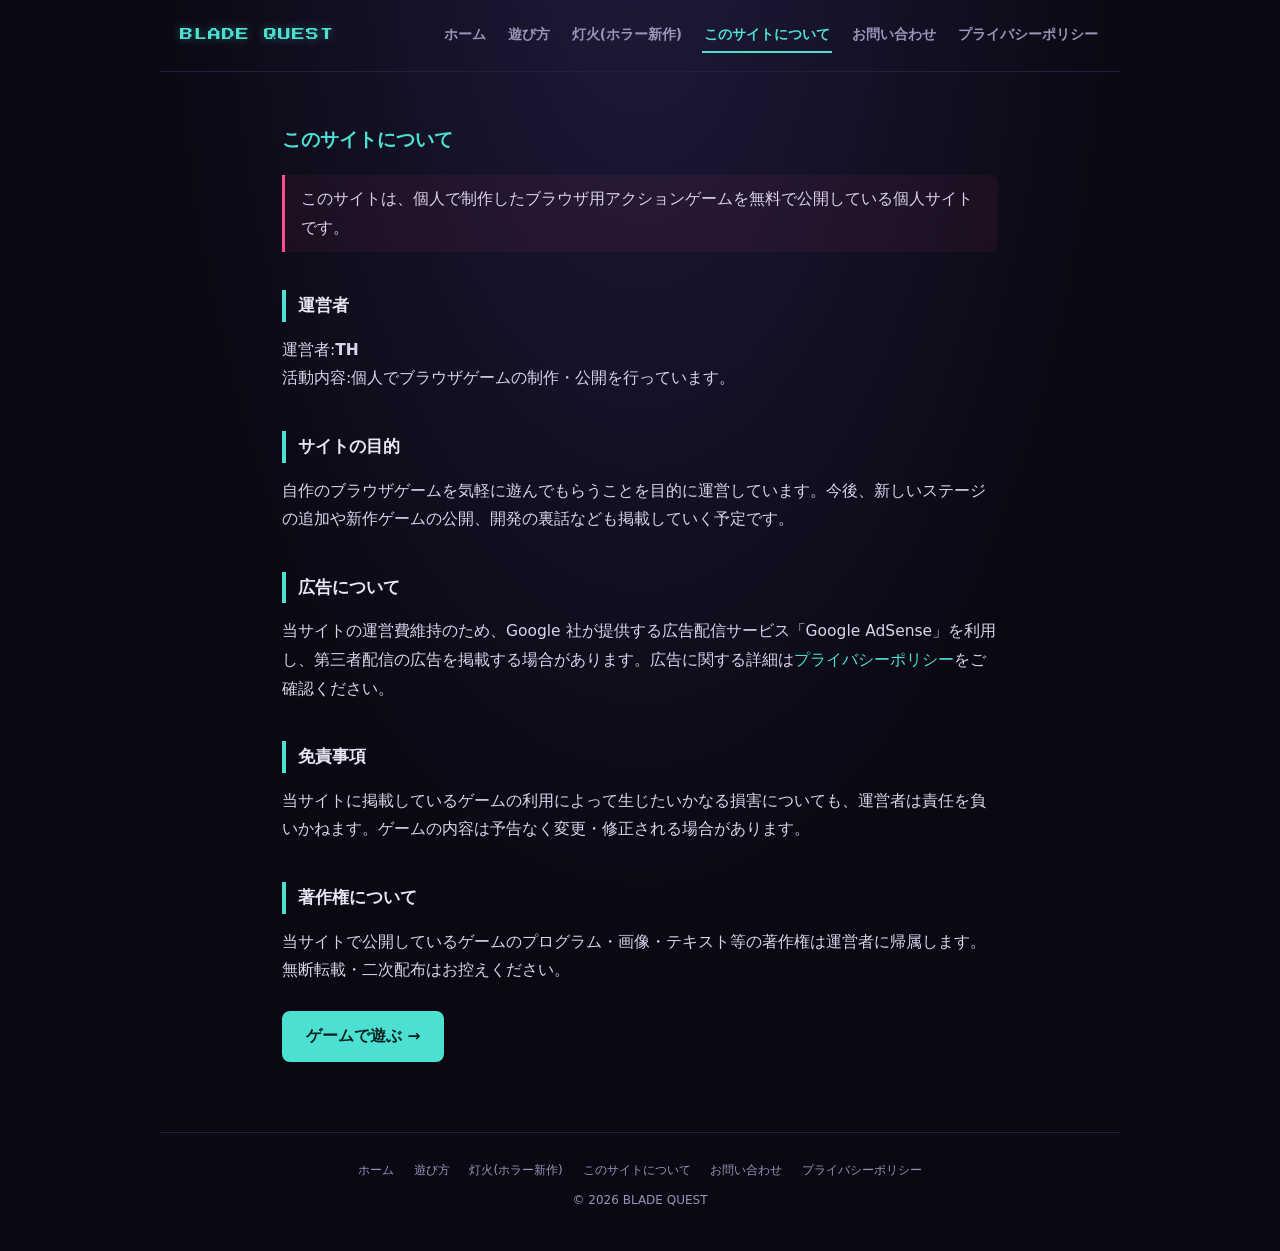
==== about.html @ 55de51d6 "Update about.html" ====
<!DOCTYPE html>
<html lang="ja">
<head>
  <script async src="https://pagead2.googlesyndication.com/pagead/js/adsbygoogle.js?client=ca-pub-4115378240812746"
     crossorigin="anonymous"></script>
<meta charset="UTF-8">
<meta name="viewport" content="width=device-width, initial-scale=1">
<title>このサイトについて | BLADE QUEST</title>
<meta name="description" content="ブラウザゲームを公開している個人サイトについての紹介ページです。">
<link rel="preconnect" href="https://fonts.googleapis.com">
<link rel="preconnect" href="https://fonts.gstatic.com" crossorigin>
<link href="https://fonts.googleapis.com/css2?family=Press+Start+2P&display=swap" rel="stylesheet">
<link rel="stylesheet" href="style.css">
</head>
<body>

<header class="site-header">
  <a class="site-title" href="index.html">BLADE QUEST</a>
  <nav class="site-nav">
    <a href="index.html">ホーム</a>
    <a href="play.html">遊び方</a>
    <a href="tomoshibi.html">灯火(ホラー新作)</a>
    <a href="about.html" class="active">このサイトについて</a>
    <a href="contact.html">お問い合わせ</a>
    <a href="privacy.html">プライバシーポリシー</a>
  </nav>
</header>

<main class="site-main">
  <h1>このサイトについて</h1>

  <p class="lead">
    このサイトは、個人で制作したブラウザ用アクションゲームを無料で公開している個人サイトです。

  </p>

  <h2>運営者</h2>
  <p>
    運営者:<b>TH</b><br>
    活動内容:個人でブラウザゲームの制作・公開を行っています。
  </p>

  <h2>サイトの目的</h2>
  <p>
    自作のブラウザゲームを気軽に遊んでもらうことを目的に運営しています。今後、新しいステージの追加や新作ゲームの公開、開発の裏話なども掲載していく予定です。
  </p>

  <h2>広告について</h2>
  <p>
    当サイトの運営費維持のため、Google 社が提供する広告配信サービス「Google AdSense」を利用し、第三者配信の広告を掲載する場合があります。広告に関する詳細は<a href="privacy.html">プライバシーポリシー</a>をご確認ください。
  </p>

  <h2>免責事項</h2>
  <p>
    当サイトに掲載しているゲームの利用によって生じたいかなる損害についても、運営者は責任を負いかねます。ゲームの内容は予告なく変更・修正される場合があります。
  </p>

  <h2>著作権について</h2>
  <p>
    当サイトで公開しているゲームのプログラム・画像・テキスト等の著作権は運営者に帰属します。無断転載・二次配布はお控えください。
  </p>

  <a class="btn-primary" href="index.html">ゲームで遊ぶ →</a>
</main>

<footer class="site-footer">
  <div class="footer-links">
    <a href="index.html">ホーム</a>
    <a href="play.html">遊び方</a>
    <a href="tomoshibi.html">灯火(ホラー新作)</a>
    <a href="about.html">このサイトについて</a>
    <a href="contact.html">お問い合わせ</a>
    <a href="privacy.html">プライバシーポリシー</a>
  </div>
  &copy; <span id="year"></span> BLADE QUEST
</footer>
<script>document.getElementById('year').textContent = new Date().getFullYear();</script>
</body>
</html>
---- style.css ----
/* ============================================================
   BLADE QUEST サイト共通スタイル
   ============================================================ */
:root{
  --bg:#0a0812;
  --panel:#161225;
  --panel2:#1c1830;
  --line:#241f3a;
  --cyan:#4ce0d2;
  --magenta:#ff4d8d;
  --gold:#ffd166;
  --text:#eae6f5;
  --sub:#9b93b8;
}
*{box-sizing:border-box;}
html,body{
  margin:0;padding:0;
  background:radial-gradient(ellipse at 50% -10%, #201a3a 0%, var(--bg) 55%);
  color:var(--text);
  font-family:system-ui,-apple-system,"Hiragino Kaku Gothic ProN","Yu Gothic",sans-serif;
  line-height:1.85;
  font-size:15.5px;
}
a{ color:var(--cyan); text-decoration:none; }
a:hover{ text-decoration:underline; }

.site-header{
  width:100%;max-width:960px;margin:0 auto;
  display:flex;align-items:center;justify-content:space-between;
  flex-wrap:wrap;gap:12px;
  padding:18px 20px;
  border-bottom:1px solid var(--line);
}
.site-title{
  font-family:'Press Start 2P', monospace;
  font-size:13px;color:var(--cyan);
  text-shadow:0 0 10px rgba(76,224,210,0.4);
  letter-spacing:1px;
}
.site-nav{ display:flex; gap:18px; flex-wrap:wrap; }
.site-nav a{
  font-size:13.5px;color:var(--sub);font-weight:600;
  padding:4px 2px;border-bottom:2px solid transparent;
}
.site-nav a:hover, .site-nav a.active{
  color:var(--cyan); text-decoration:none; border-bottom:2px solid var(--cyan);
}

.site-main{
  width:100%;max-width:760px;margin:0 auto;
  padding:36px 22px 70px;
}
.site-main h1{
  font-family:'Press Start 2P', monospace;
  font-size:19px;line-height:1.7;color:var(--cyan);
  margin-bottom:22px;
}
.site-main h2{
  font-size:17px;color:var(--text);
  border-left:4px solid var(--cyan);
  padding-left:12px;margin:38px 0 14px;
}
.site-main h3{
  font-size:15px;color:var(--gold);margin:22px 0 8px;
}
.site-main p{ margin:12px 0; color:#d8d4ea; }
.site-main ul, .site-main ol{ padding-left:22px; color:#d8d4ea; }
.site-main li{ margin:6px 0; }
.lead{
  font-size:15.5px;color:var(--sub);
  border-left:3px solid var(--magenta);
  padding:10px 16px;background:rgba(255,77,141,0.06);
  border-radius:0 8px 8px 0;
}
.card{
  background:var(--panel);
  border:1px solid var(--line);
  border-radius:12px;
  padding:20px 22px;
  margin:18px 0;
}
.card h3{ margin-top:0; }
.btn-primary{
  display:inline-block;
  background:var(--cyan);color:#04231f;font-weight:700;
  padding:11px 24px;border-radius:8px;
  margin-top:14px;
}
.btn-primary:hover{ text-decoration:none; filter:brightness(1.08); }
table.info-table{ width:100%;border-collapse:collapse;margin:14px 0; }
table.info-table th, table.info-table td{
  text-align:left;padding:10px 12px;border-bottom:1px solid var(--line);
  font-size:14px;
}
table.info-table th{ color:var(--gold);width:38%; }

.site-footer{
  width:100%;max-width:960px;margin:0 auto;
  text-align:center;color:var(--sub);font-size:12px;
  padding:26px 20px 40px;
  border-top:1px solid var(--line);
}
.site-footer a{ color:var(--sub); }
.site-footer a:hover{ color:var(--cyan); }
.footer-links{ margin-bottom:8px; }
.footer-links a{ margin:0 8px; }

.badge{
  display:inline-block;font-size:11px;color:var(--bg);
  background:var(--gold);padding:2px 8px;border-radius:20px;
  font-weight:700;margin-left:6px;vertical-align:middle;
}
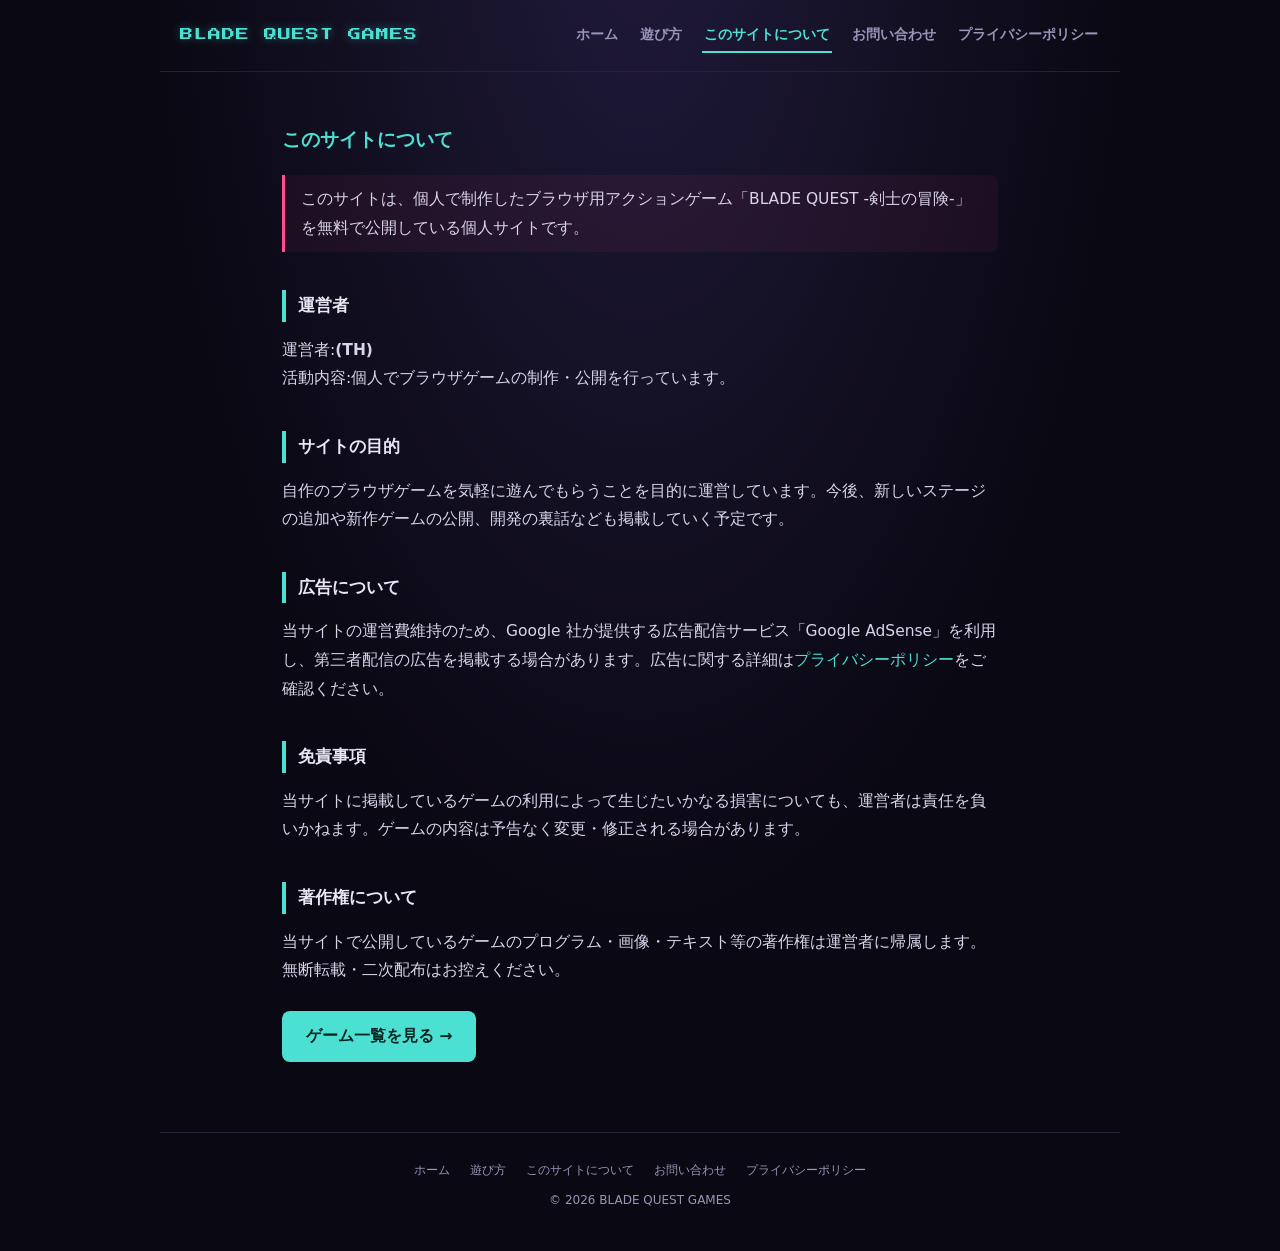
==== commit e4127979: "Add files via upload" ====
--- a/about.html
+++ b/about.html
@@ -6,7 +6,7 @@
 <meta charset="UTF-8">
 <meta name="viewport" content="width=device-width, initial-scale=1">
 <title>このサイトについて | BLADE QUEST</title>
-<meta name="description" content="ブラウザゲームを公開している個人サイトについての紹介ページです。">
+<meta name="description" content="ブラウザゲーム「BLADE QUEST」を公開している個人サイトについての紹介ページです。">
 <link rel="preconnect" href="https://fonts.googleapis.com">
 <link rel="preconnect" href="https://fonts.gstatic.com" crossorigin>
 <link href="https://fonts.googleapis.com/css2?family=Press+Start+2P&display=swap" rel="stylesheet">
@@ -15,11 +15,10 @@
 <body>
 
 <header class="site-header">
-  <a class="site-title" href="index.html">BLADE QUEST</a>
+  <a class="site-title" href="index.html">BLADE QUEST GAMES</a>
   <nav class="site-nav">
     <a href="index.html">ホーム</a>
     <a href="play.html">遊び方</a>
-    <a href="tomoshibi.html">灯火(ホラー新作)</a>
     <a href="about.html" class="active">このサイトについて</a>
     <a href="contact.html">お問い合わせ</a>
     <a href="privacy.html">プライバシーポリシー</a>
@@ -30,13 +29,13 @@
   <h1>このサイトについて</h1>
 
   <p class="lead">
-    このサイトは、個人で制作したブラウザ用アクションゲームを無料で公開している個人サイトです。
-
+    このサイトは、個人で制作したブラウザ用アクションゲーム「BLADE QUEST -剣士の冒険-」を無料で公開している個人サイトです。
+    <!-- ▼▼ ここは実際の運営者情報に書き換えてください ▼▼ -->
   </p>
 
   <h2>運営者</h2>
   <p>
-    運営者:<b>TH</b><br>
+    運営者:<b>(TH)</b><br>
     活動内容:個人でブラウザゲームの制作・公開を行っています。
   </p>
 
@@ -60,19 +59,18 @@
     当サイトで公開しているゲームのプログラム・画像・テキスト等の著作権は運営者に帰属します。無断転載・二次配布はお控えください。
   </p>
 
-  <a class="btn-primary" href="index.html">ゲームで遊ぶ →</a>
+  <a class="btn-primary" href="index.html">ゲーム一覧を見る →</a>
 </main>
 
 <footer class="site-footer">
   <div class="footer-links">
     <a href="index.html">ホーム</a>
     <a href="play.html">遊び方</a>
-    <a href="tomoshibi.html">灯火(ホラー新作)</a>
     <a href="about.html">このサイトについて</a>
     <a href="contact.html">お問い合わせ</a>
     <a href="privacy.html">プライバシーポリシー</a>
   </div>
-  &copy; <span id="year"></span> BLADE QUEST
+  &copy; <span id="year"></span> BLADE QUEST GAMES
 </footer>
 <script>document.getElementById('year').textContent = new Date().getFullYear();</script>
 </body>
--- a/style.css
+++ b/style.css
@@ -110,3 +110,66 @@
   background:var(--gold);padding:2px 8px;border-radius:20px;
   font-weight:700;margin-left:6px;vertical-align:middle;
 }
+
+.game-grid{
+  display:grid;
+  grid-template-columns:repeat(auto-fit,minmax(260px,1fr));
+  gap:22px;
+  margin:28px 0 10px;
+}
+.game-card{
+  display:block;
+  background:var(--panel);
+  border:1px solid var(--line);
+  border-radius:14px;
+  overflow:hidden;
+  text-decoration:none;
+  color:inherit;
+  transition:transform .15s ease, border-color .15s ease, box-shadow .15s ease;
+}
+.game-card:hover{
+  transform:translateY(-4px);
+  border-color:var(--cyan);
+  text-decoration:none;
+  box-shadow:0 10px 30px rgba(0,0,0,0.35);
+}
+.game-card .thumb{
+  height:130px;
+  display:flex;align-items:center;justify-content:center;
+  font-family:'Press Start 2P', monospace;
+  font-size:15px;
+  letter-spacing:1px;
+  position:relative;
+  overflow:hidden;
+}
+.game-card .thumb.bq{
+  background:radial-gradient(ellipse at 30% 20%, #1e4a30 0%, #12321f 60%, #0d2419 100%);
+  color:#4ce0d2;
+  text-shadow:0 0 10px rgba(76,224,210,0.6);
+}
+.game-card .thumb.tm{
+  background:radial-gradient(ellipse at 70% 70%, #241d18 0%, #100d16 55%, #050408 100%);
+  color:#e8d98a;
+  text-shadow:0 0 10px rgba(232,217,138,0.5);
+}
+.game-card .thumb .dot{
+  position:absolute;width:6px;height:6px;border-radius:50%;
+  background:currentColor;opacity:0.55;
+}
+.game-card .body{ padding:18px 20px 20px; }
+.game-card .tag{
+  display:inline-block;font-size:10px;color:var(--sub);
+  background:rgba(255,255,255,0.06);padding:3px 9px;border-radius:20px;
+  margin-bottom:10px;
+}
+.game-card h3{ margin:0 0 8px; color:var(--text); font-size:16px; }
+.game-card p{ margin:0; color:var(--sub); font-size:13.5px; line-height:1.75; }
+.game-card .play-link{
+  display:inline-block;margin-top:14px;color:var(--cyan);font-size:13px;font-weight:600;
+}
+.more-soon{
+  border:1px dashed var(--line);border-radius:14px;
+  display:flex;align-items:center;justify-content:center;
+  color:var(--sub);font-size:13px;min-height:130px;
+  text-align:center;padding:20px;
+}
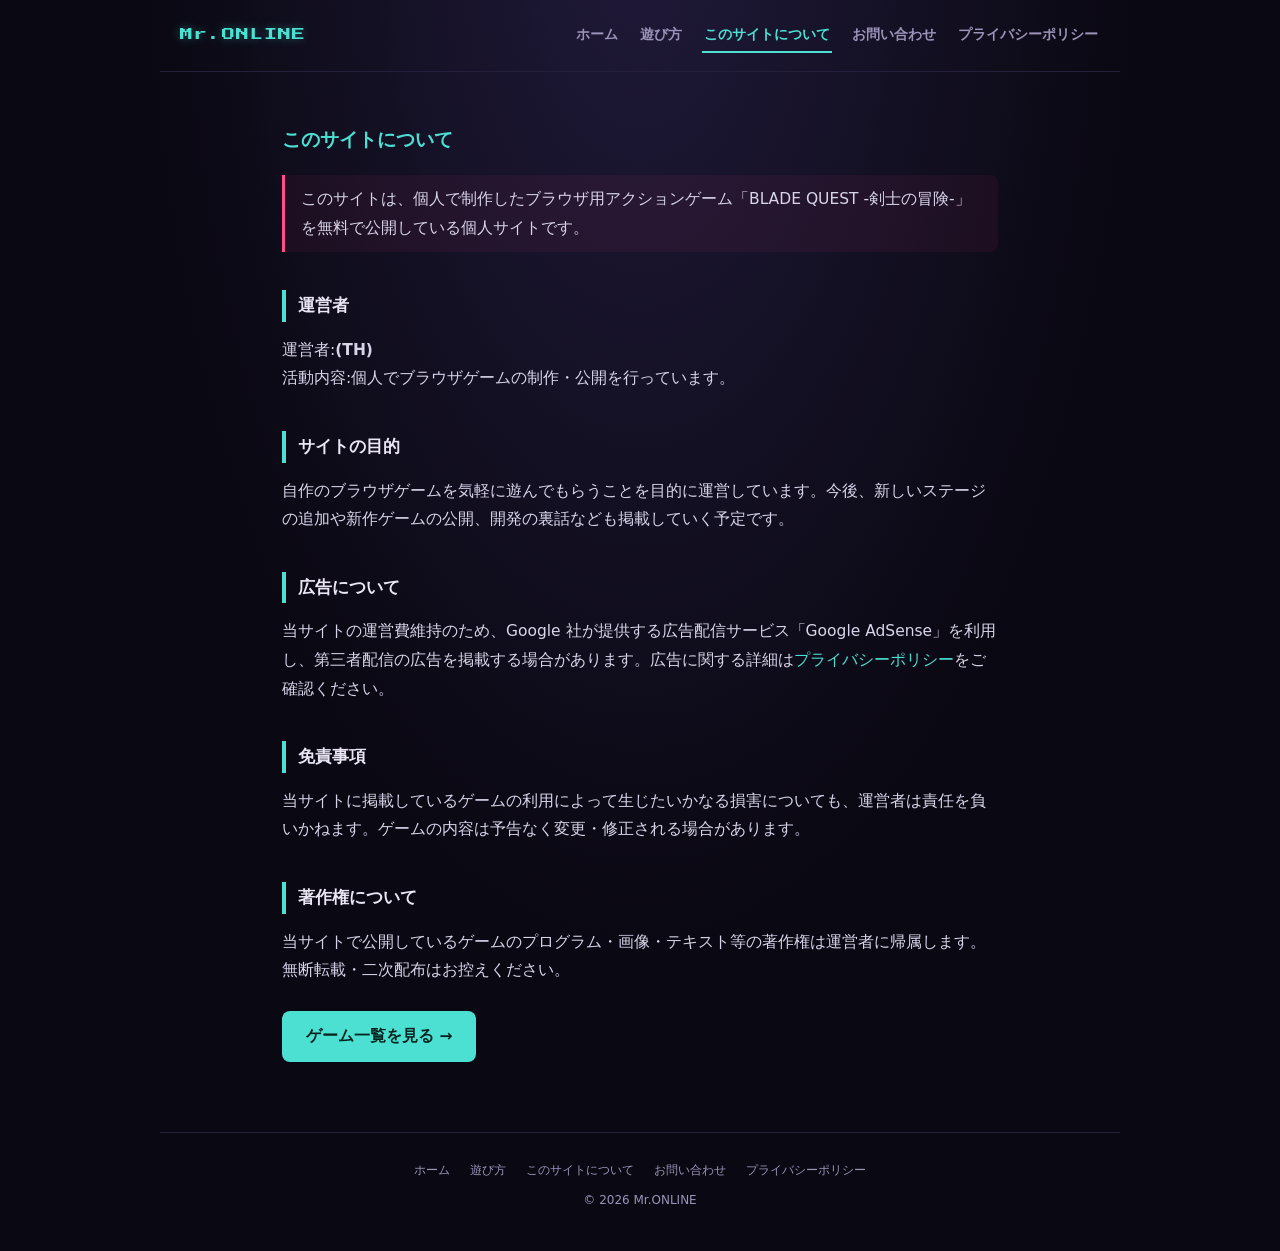
==== commit c14a17cb: "Add files via upload" ====
--- a/about.html
+++ b/about.html
@@ -5,7 +5,7 @@
      crossorigin="anonymous"></script>
 <meta charset="UTF-8">
 <meta name="viewport" content="width=device-width, initial-scale=1">
-<title>このサイトについて | BLADE QUEST</title>
+<title>このサイトについて | Mr.ONLINE</title>
 <meta name="description" content="ブラウザゲーム「BLADE QUEST」を公開している個人サイトについての紹介ページです。">
 <link rel="preconnect" href="https://fonts.googleapis.com">
 <link rel="preconnect" href="https://fonts.gstatic.com" crossorigin>
@@ -15,7 +15,7 @@
 <body>
 
 <header class="site-header">
-  <a class="site-title" href="index.html">BLADE QUEST GAMES</a>
+  <a class="site-title" href="index.html">Mr.ONLINE</a>
   <nav class="site-nav">
     <a href="index.html">ホーム</a>
     <a href="play.html">遊び方</a>
@@ -70,7 +70,7 @@
     <a href="contact.html">お問い合わせ</a>
     <a href="privacy.html">プライバシーポリシー</a>
   </div>
-  &copy; <span id="year"></span> BLADE QUEST GAMES
+  &copy; <span id="year"></span> Mr.ONLINE
 </footer>
 <script>document.getElementById('year').textContent = new Date().getFullYear();</script>
 </body>
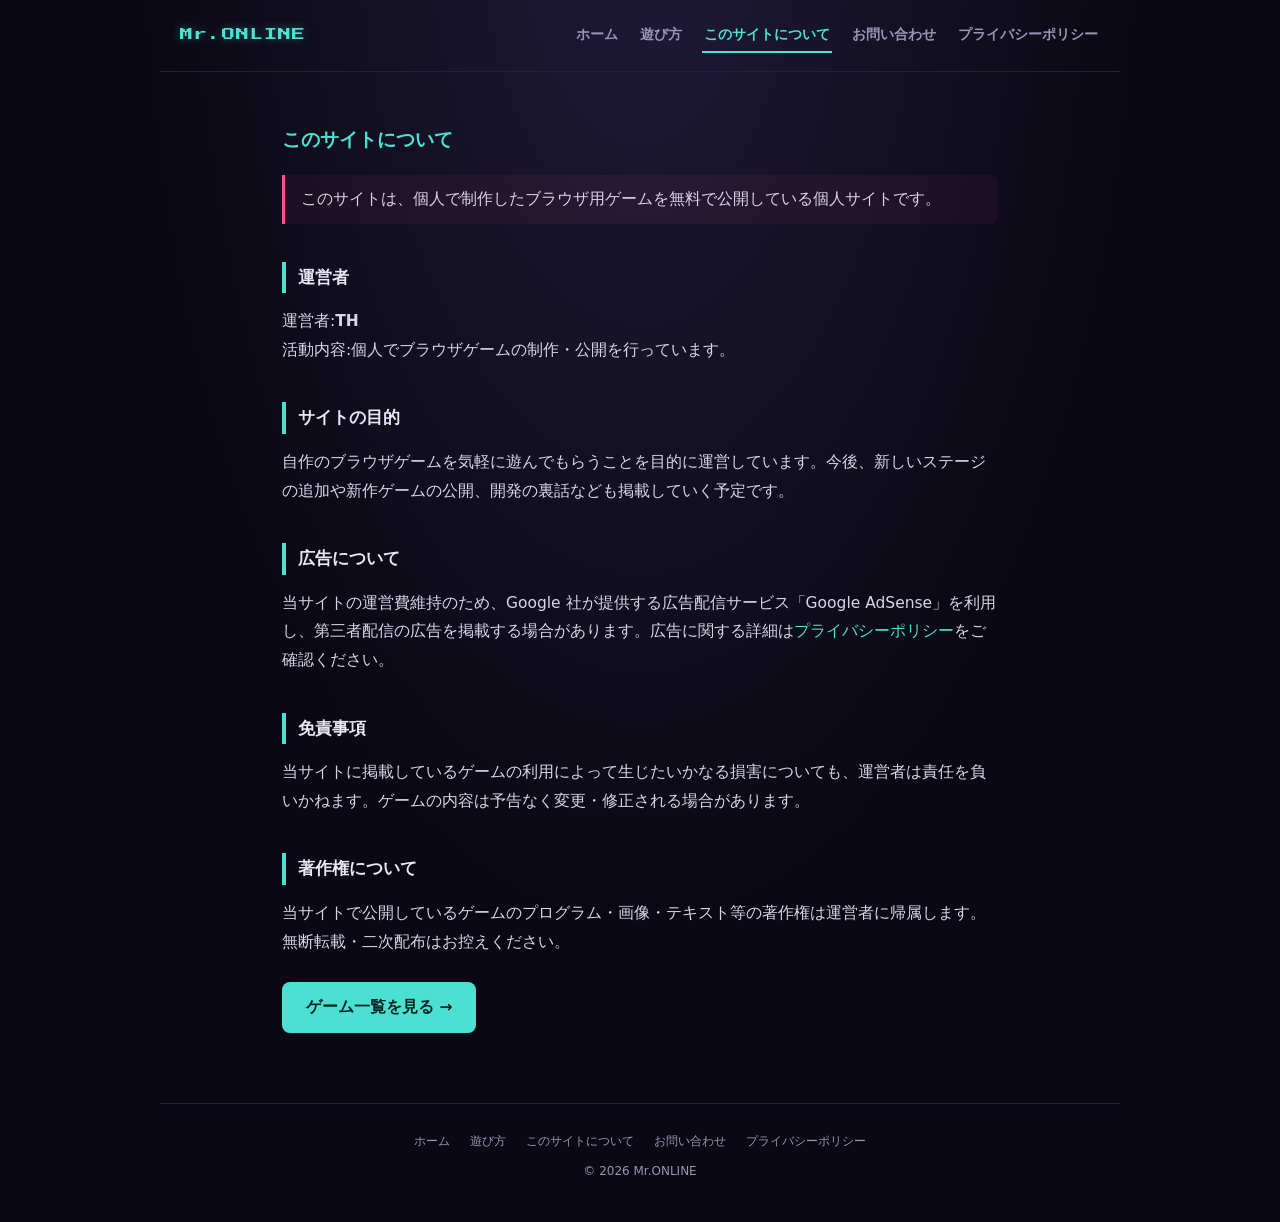
==== commit 93f3756b: "Update about.html" ====
--- a/about.html
+++ b/about.html
@@ -6,7 +6,7 @@
 <meta charset="UTF-8">
 <meta name="viewport" content="width=device-width, initial-scale=1">
 <title>このサイトについて | Mr.ONLINE</title>
-<meta name="description" content="ブラウザゲーム「BLADE QUEST」を公開している個人サイトについての紹介ページです。">
+<meta name="description" content="ブラウザゲームを公開している個人サイトについての紹介ページです。">
 <link rel="preconnect" href="https://fonts.googleapis.com">
 <link rel="preconnect" href="https://fonts.gstatic.com" crossorigin>
 <link href="https://fonts.googleapis.com/css2?family=Press+Start+2P&display=swap" rel="stylesheet">
@@ -29,13 +29,13 @@
   <h1>このサイトについて</h1>
 
   <p class="lead">
-    このサイトは、個人で制作したブラウザ用アクションゲーム「BLADE QUEST -剣士の冒険-」を無料で公開している個人サイトです。
-    <!-- ▼▼ ここは実際の運営者情報に書き換えてください ▼▼ -->
+    このサイトは、個人で制作したブラウザ用ゲームを無料で公開している個人サイトです。
+
   </p>
 
   <h2>運営者</h2>
   <p>
-    運営者:<b>(TH)</b><br>
+    運営者:<b>TH</b><br>
     活動内容:個人でブラウザゲームの制作・公開を行っています。
   </p>
 
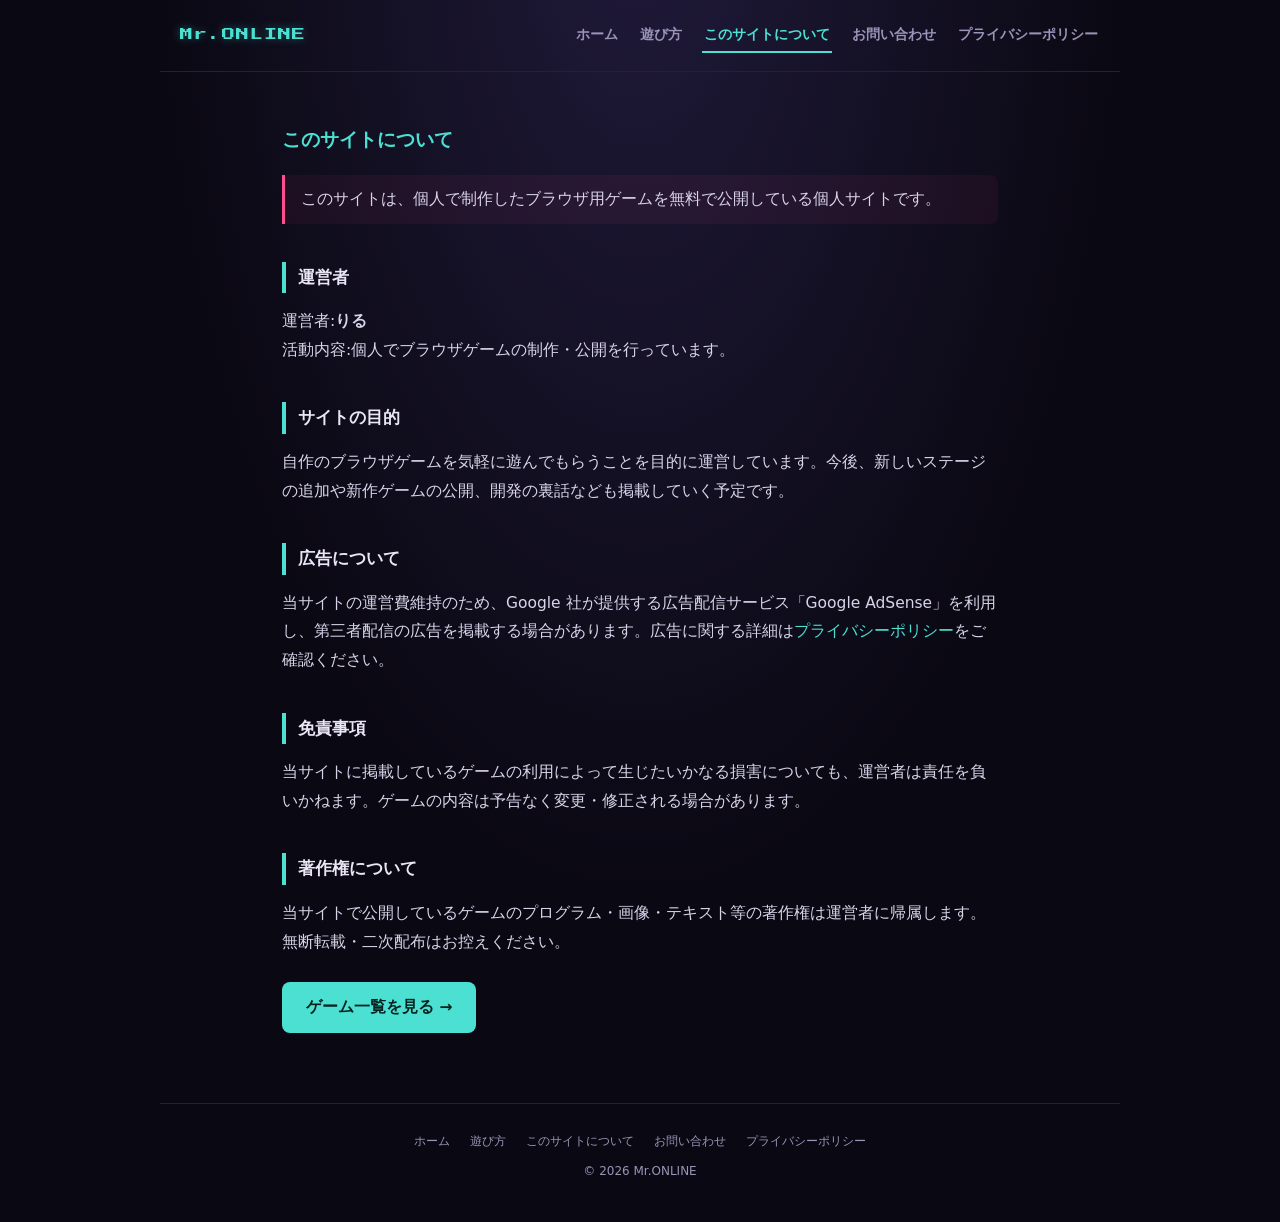
==== commit 352bcaba: "Update about.html" ====
--- a/about.html
+++ b/about.html
@@ -35,7 +35,7 @@
 
   <h2>運営者</h2>
   <p>
-    運営者:<b>TH</b><br>
+    運営者:<b>りる</b><br>
     活動内容:個人でブラウザゲームの制作・公開を行っています。
   </p>
 
--- a/style.css
+++ b/style.css
@@ -152,6 +152,16 @@
   color:#e8d98a;
   text-shadow:0 0 10px rgba(232,217,138,0.5);
 }
+.game-card .thumb.ct{
+  background:radial-gradient(ellipse at 40% 30%, #3a2a1a 0%, #241708 60%, #150d05 100%);
+  color:#ff9d4d;
+  text-shadow:0 0 10px rgba(255,157,77,0.5);
+}
+.game-card .thumb.ns{
+  background:radial-gradient(ellipse at 60% 40%, #2a1216 0%, #170a0c 60%, #0a0506 100%);
+  color:#c94b4b;
+  text-shadow:0 0 10px rgba(201,75,75,0.5);
+}
 .game-card .thumb .dot{
   position:absolute;width:6px;height:6px;border-radius:50%;
   background:currentColor;opacity:0.55;
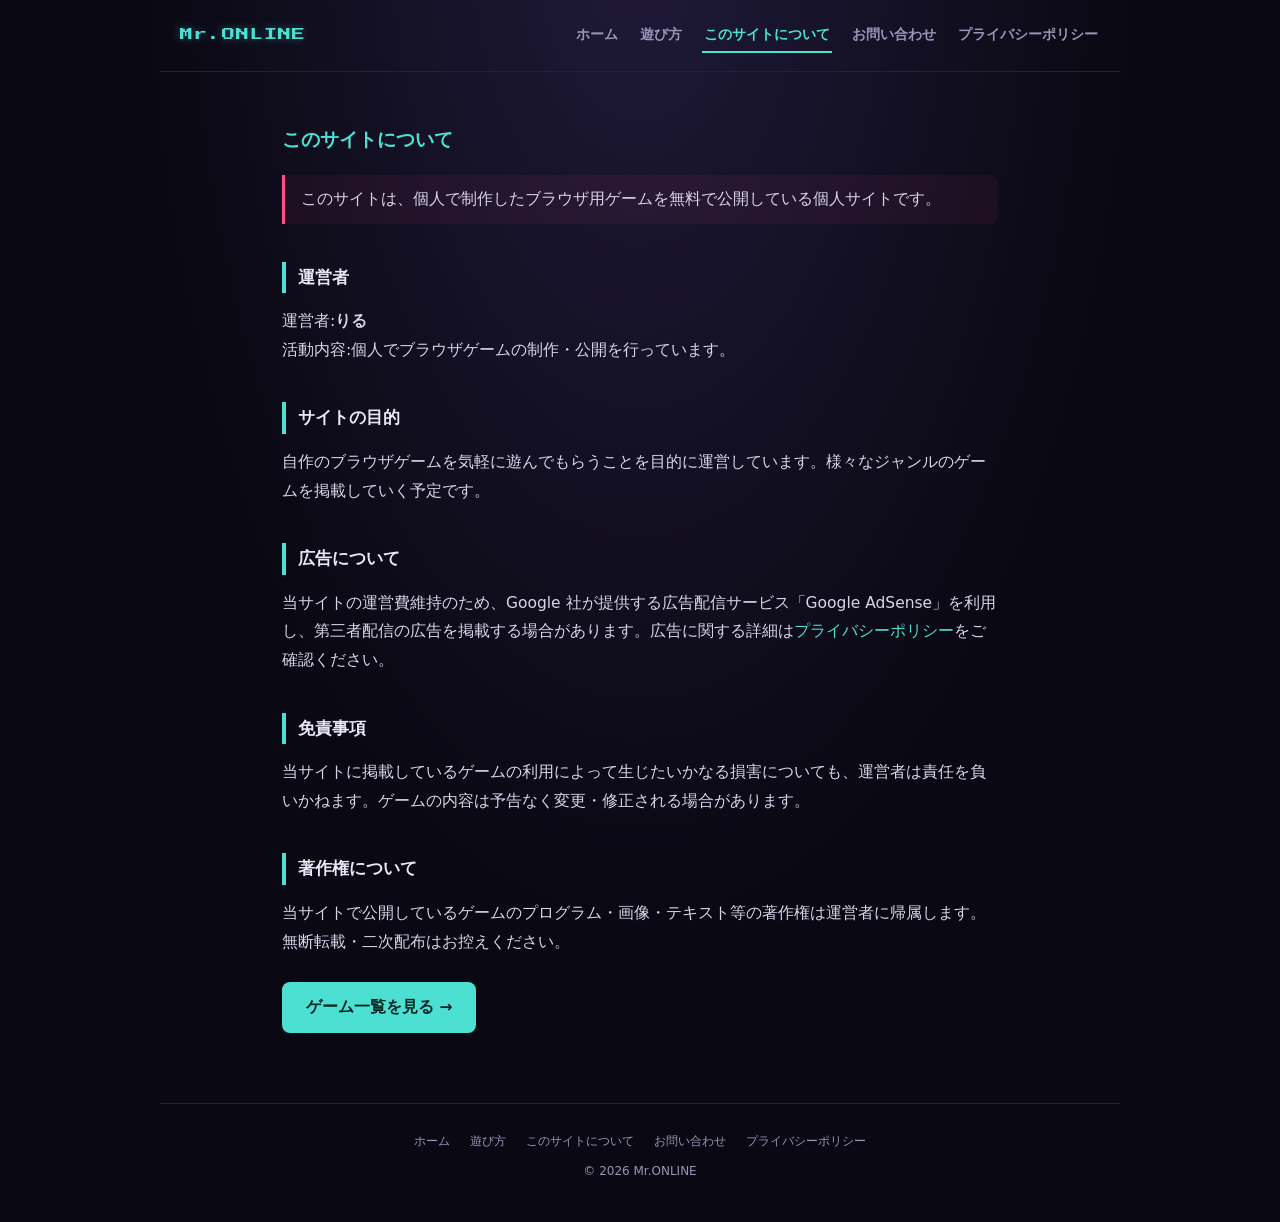
==== commit b6c3a360: "Update about.html" ====
--- a/about.html
+++ b/about.html
@@ -41,7 +41,7 @@
 
   <h2>サイトの目的</h2>
   <p>
-    自作のブラウザゲームを気軽に遊んでもらうことを目的に運営しています。今後、新しいステージの追加や新作ゲームの公開、開発の裏話なども掲載していく予定です。
+    自作のブラウザゲームを気軽に遊んでもらうことを目的に運営しています。様々なジャンルのゲームを掲載していく予定です。
   </p>
 
   <h2>広告について</h2>
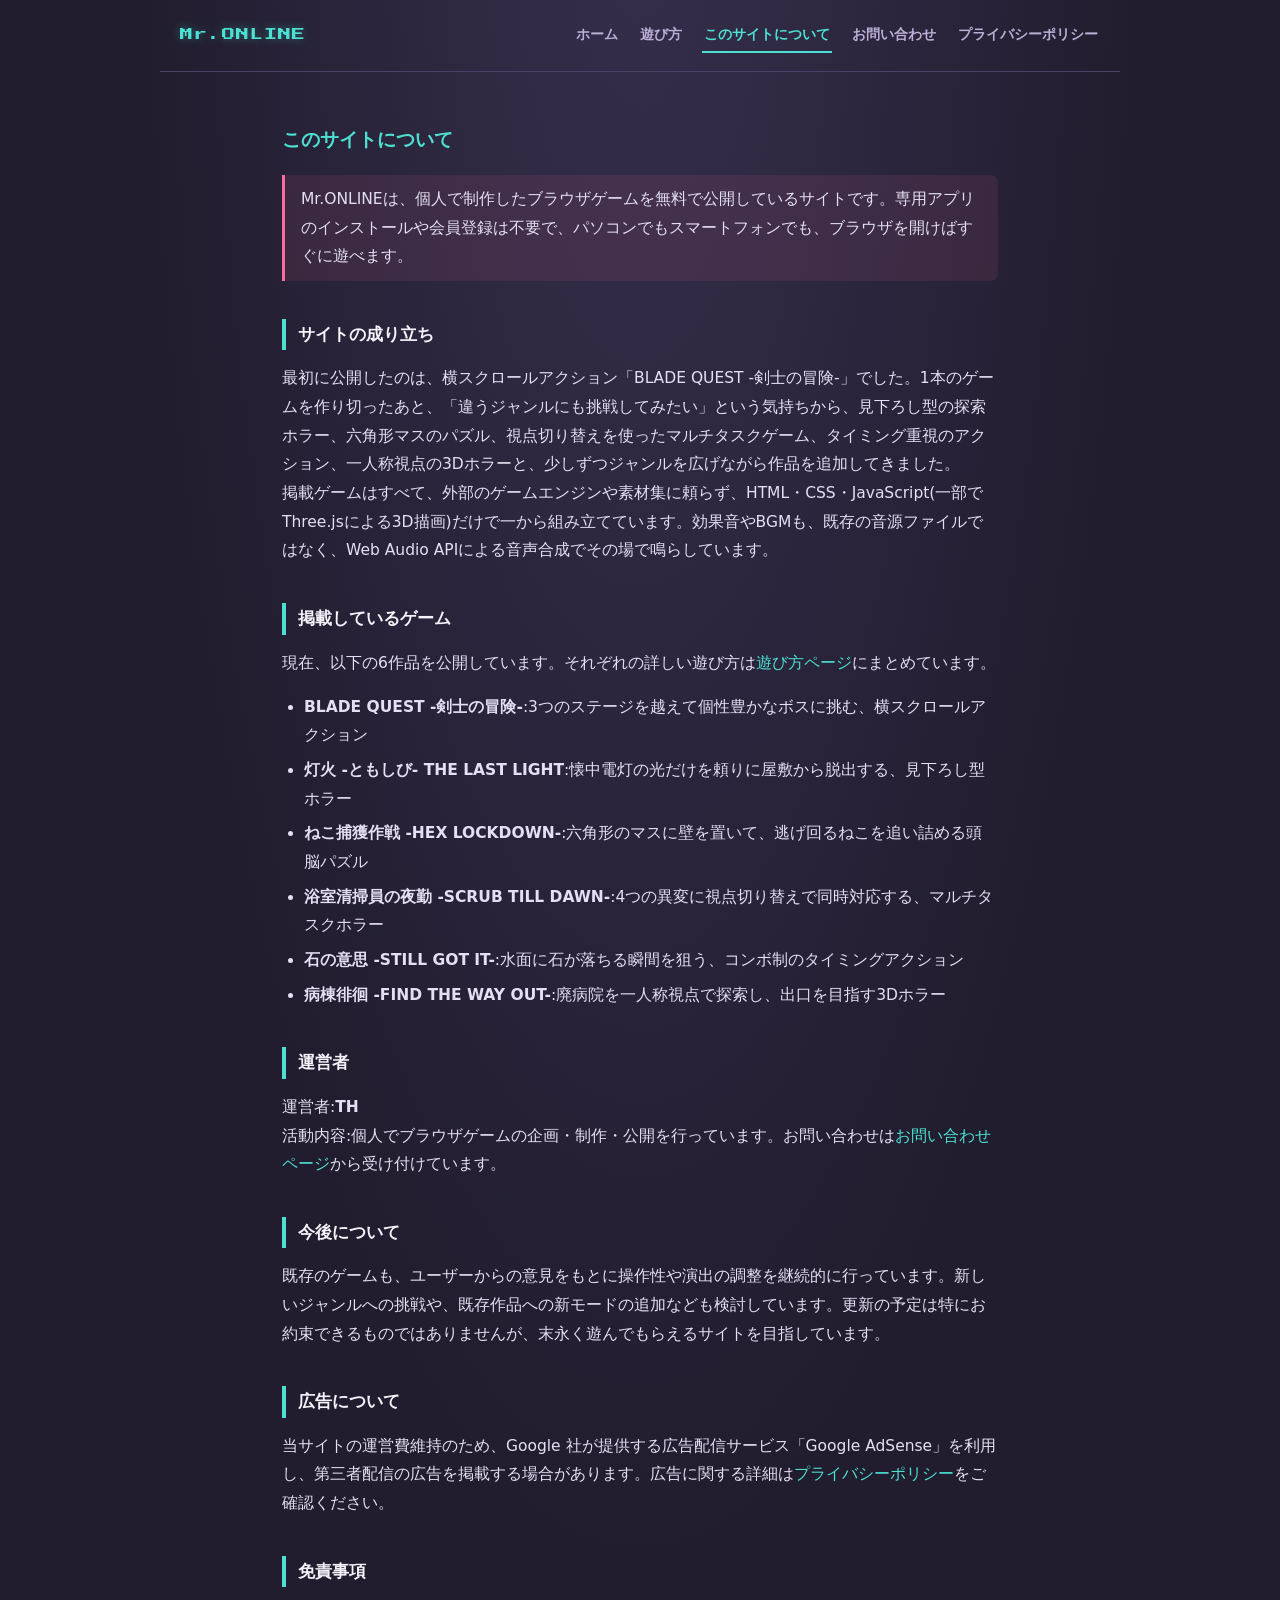
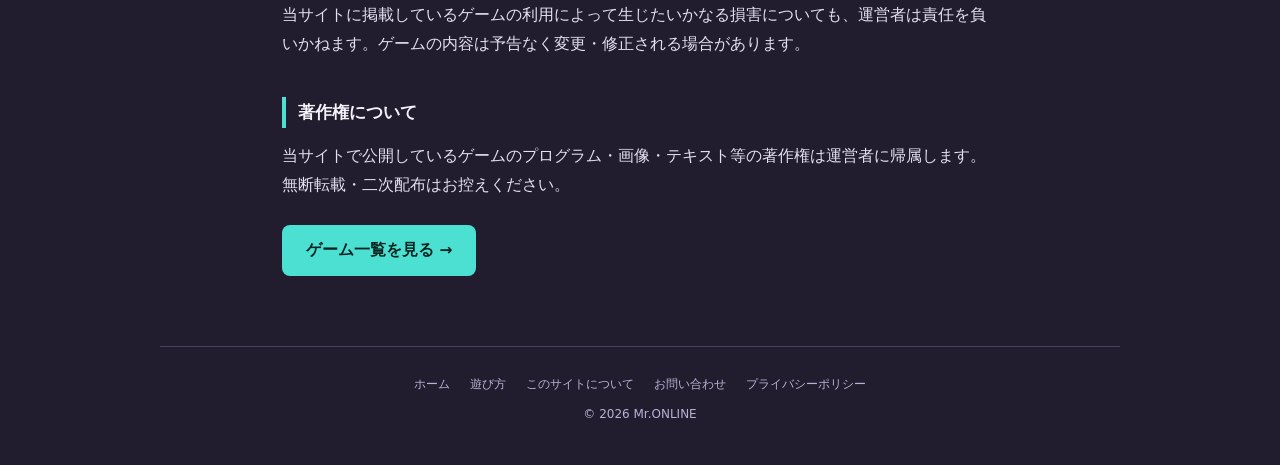
==== commit 3873978b: "googleadsenseの審査に準拠する形に変更" ====
--- a/about.html
+++ b/about.html
@@ -6,7 +6,7 @@
 <meta charset="UTF-8">
 <meta name="viewport" content="width=device-width, initial-scale=1">
 <title>このサイトについて | Mr.ONLINE</title>
-<meta name="description" content="ブラウザゲームを公開している個人サイトについての紹介ページです。">
+<meta name="description" content="ブラウザゲームを無料公開している個人サイト「Mr.ONLINE」の紹介ページです。運営者情報、サイトの成り立ち、掲載ゲーム、広告表示についてまとめています。">
 <link rel="preconnect" href="https://fonts.googleapis.com">
 <link rel="preconnect" href="https://fonts.gstatic.com" crossorigin>
 <link href="https://fonts.googleapis.com/css2?family=Press+Start+2P&display=swap" rel="stylesheet">
@@ -29,19 +29,37 @@
   <h1>このサイトについて</h1>
 
   <p class="lead">
-    このサイトは、個人で制作したブラウザ用ゲームを無料で公開している個人サイトです。
+    Mr.ONLINEは、個人で制作したブラウザゲームを無料で公開しているサイトです。専用アプリのインストールや会員登録は不要で、パソコンでもスマートフォンでも、ブラウザを開けばすぐに遊べます。
+  </p>
 
+  <h2>サイトの成り立ち</h2>
+  <p>
+    最初に公開したのは、横スクロールアクション「BLADE QUEST -剣士の冒険-」でした。1本のゲームを作り切ったあと、「違うジャンルにも挑戦してみたい」という気持ちから、見下ろし型の探索ホラー、六角形マスのパズル、視点切り替えを使ったマルチタスクゲーム、タイミング重視のアクション、一人称視点の3Dホラーと、少しずつジャンルを広げながら作品を追加してきました。<br>
+    掲載ゲームはすべて、外部のゲームエンジンや素材集に頼らず、HTML・CSS・JavaScript(一部でThree.jsによる3D描画)だけで一から組み立てています。効果音やBGMも、既存の音源ファイルではなく、Web Audio APIによる音声合成でその場で鳴らしています。
   </p>
+
+  <h2>掲載しているゲーム</h2>
+  <p>
+    現在、以下の6作品を公開しています。それぞれの詳しい遊び方は<a href="play.html">遊び方ページ</a>にまとめています。
+  </p>
+  <ul>
+    <li><b>BLADE QUEST -剣士の冒険-</b>:3つのステージを越えて個性豊かなボスに挑む、横スクロールアクション</li>
+    <li><b>灯火 -ともしび- THE LAST LIGHT</b>:懐中電灯の光だけを頼りに屋敷から脱出する、見下ろし型ホラー</li>
+    <li><b>ねこ捕獲作戦 -HEX LOCKDOWN-</b>:六角形のマスに壁を置いて、逃げ回るねこを追い詰める頭脳パズル</li>
+    <li><b>浴室清掃員の夜勤 -SCRUB TILL DAWN-</b>:4つの異変に視点切り替えで同時対応する、マルチタスクホラー</li>
+    <li><b>石の意思 -STILL GOT IT-</b>:水面に石が落ちる瞬間を狙う、コンボ制のタイミングアクション</li>
+    <li><b>病棟徘徊 -FIND THE WAY OUT-</b>:廃病院を一人称視点で探索し、出口を目指す3Dホラー</li>
+  </ul>
 
   <h2>運営者</h2>
   <p>
-    運営者:<b>りる</b><br>
-    活動内容:個人でブラウザゲームの制作・公開を行っています。
+    運営者:<b>TH</b><br>
+    活動内容:個人でブラウザゲームの企画・制作・公開を行っています。お問い合わせは<a href="contact.html">お問い合わせページ</a>から受け付けています。
   </p>
 
-  <h2>サイトの目的</h2>
+  <h2>今後について</h2>
   <p>
-    自作のブラウザゲームを気軽に遊んでもらうことを目的に運営しています。様々なジャンルのゲームを掲載していく予定です。
+    既存のゲームも、ユーザーからの意見をもとに操作性や演出の調整を継続的に行っています。新しいジャンルへの挑戦や、既存作品への新モードの追加なども検討しています。更新の予定は特にお約束できるものではありませんが、末永く遊んでもらえるサイトを目指しています。
   </p>
 
   <h2>広告について</h2>
--- a/style.css
+++ b/style.css
@@ -2,20 +2,20 @@
    BLADE QUEST サイト共通スタイル
    ============================================================ */
 :root{
-  --bg:#0a0812;
-  --panel:#161225;
-  --panel2:#1c1830;
-  --line:#241f3a;
+  --bg:#211d2e;
+  --panel:#2d2842;
+  --panel2:#362f4d;
+  --line:#4a4165;
   --cyan:#4ce0d2;
-  --magenta:#ff4d8d;
+  --magenta:#ff6b9d;
   --gold:#ffd166;
-  --text:#eae6f5;
-  --sub:#9b93b8;
+  --text:#f5f2fa;
+  --sub:#bab0d6;
 }
 *{box-sizing:border-box;}
 html,body{
   margin:0;padding:0;
-  background:radial-gradient(ellipse at 50% -10%, #201a3a 0%, var(--bg) 55%);
+  background:radial-gradient(ellipse at 50% -10%, #362f4d 0%, var(--bg) 55%);
   color:var(--text);
   font-family:system-ui,-apple-system,"Hiragino Kaku Gothic ProN","Yu Gothic",sans-serif;
   line-height:1.85;
@@ -63,13 +63,13 @@
 .site-main h3{
   font-size:15px;color:var(--gold);margin:22px 0 8px;
 }
-.site-main p{ margin:12px 0; color:#d8d4ea; }
-.site-main ul, .site-main ol{ padding-left:22px; color:#d8d4ea; }
+.site-main p{ margin:12px 0; color:#e4dff2; }
+.site-main ul, .site-main ol{ padding-left:22px; color:#e4dff2; }
 .site-main li{ margin:6px 0; }
 .lead{
   font-size:15.5px;color:var(--sub);
   border-left:3px solid var(--magenta);
-  padding:10px 16px;background:rgba(255,77,141,0.06);
+  padding:10px 16px;background:rgba(255,107,157,0.09);
   border-radius:0 8px 8px 0;
 }
 .card{
@@ -162,6 +162,17 @@
   color:#c94b4b;
   text-shadow:0 0 10px rgba(201,75,75,0.5);
 }
+.game-card .thumb.is{
+  background:radial-gradient(ellipse at 50% 25%, #ffd9a0 0%, #ffb08a 55%, #4f90b0 100%);
+  color:#20303f;
+  text-shadow:0 0 8px rgba(255,255,255,0.6);
+}
+.game-card .thumb.bt{
+  background:radial-gradient(ellipse at 45% 35%, #3a4038 0%, #1a1d18 55%, #060705 100%);
+  color:#8fae9c;
+  text-shadow:0 0 10px rgba(143,174,156,0.5);
+}
+
 .game-card .thumb .dot{
   position:absolute;width:6px;height:6px;border-radius:50%;
   background:currentColor;opacity:0.55;
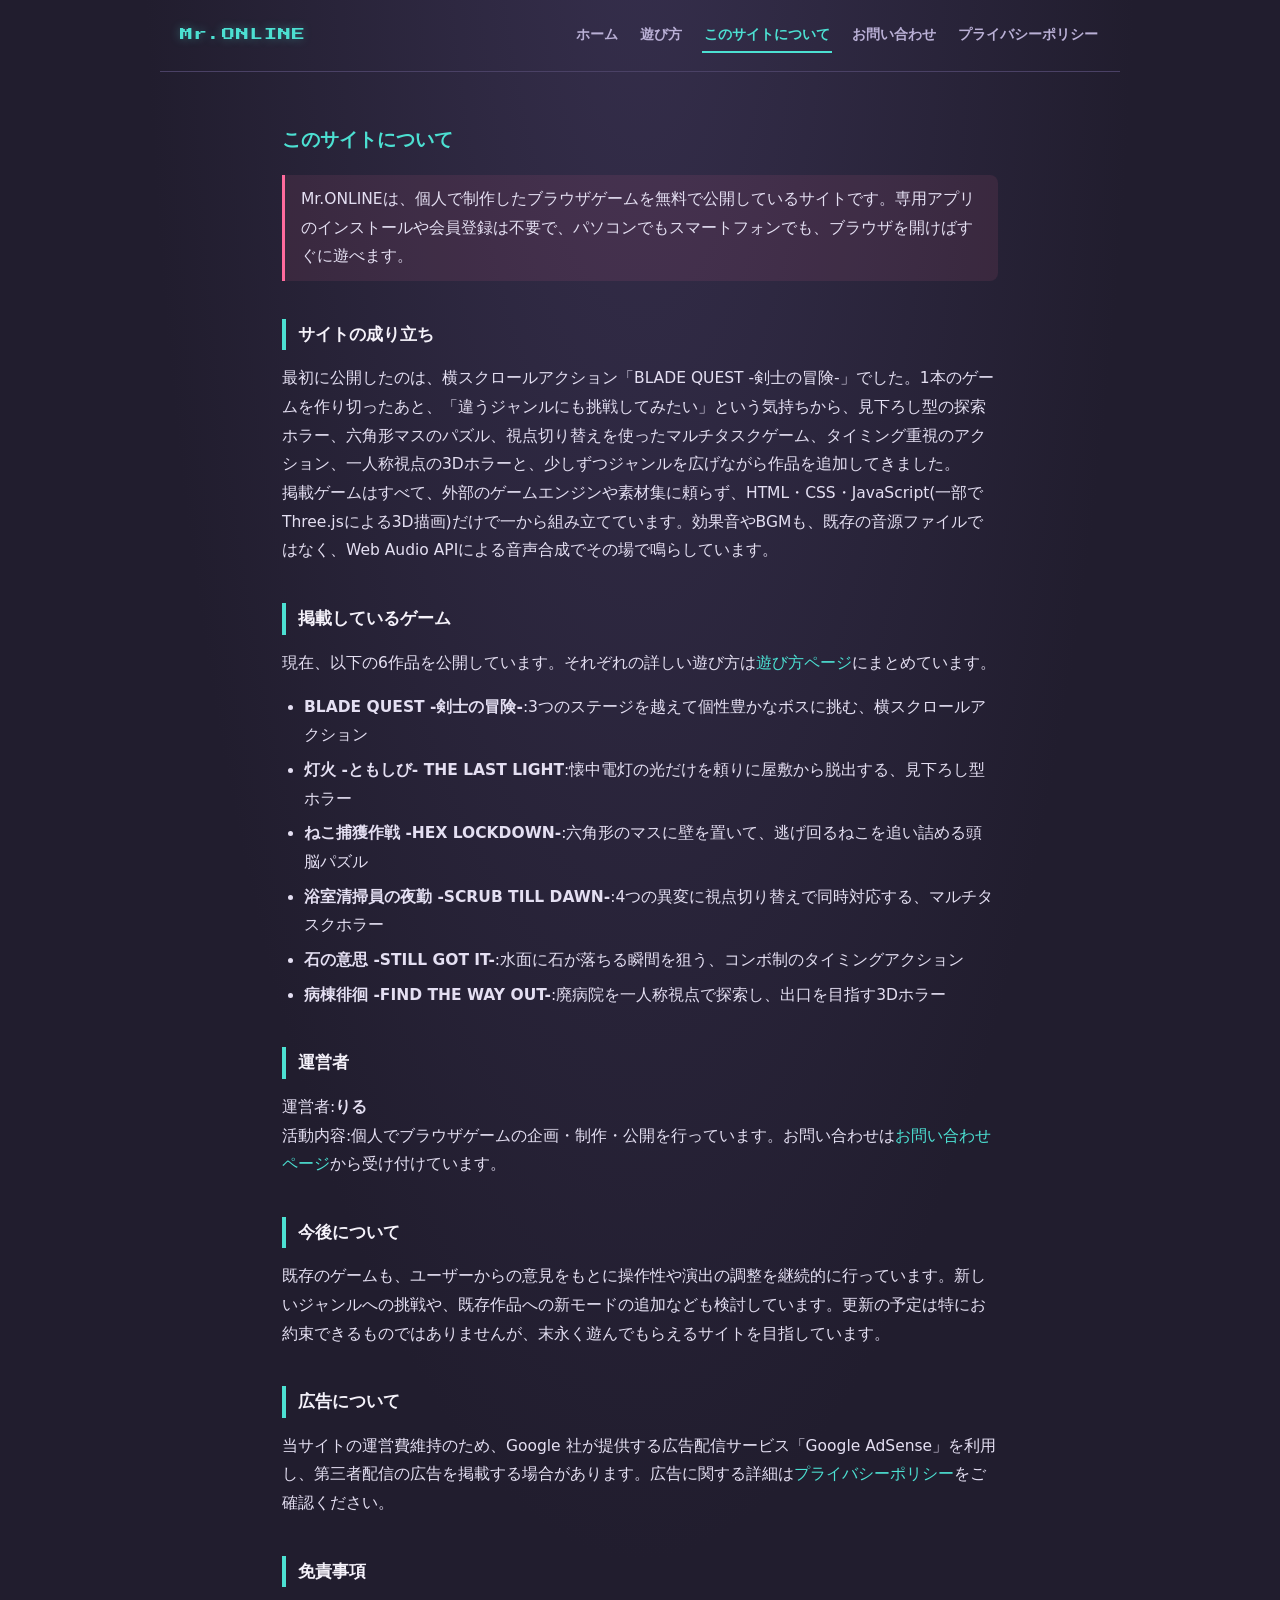
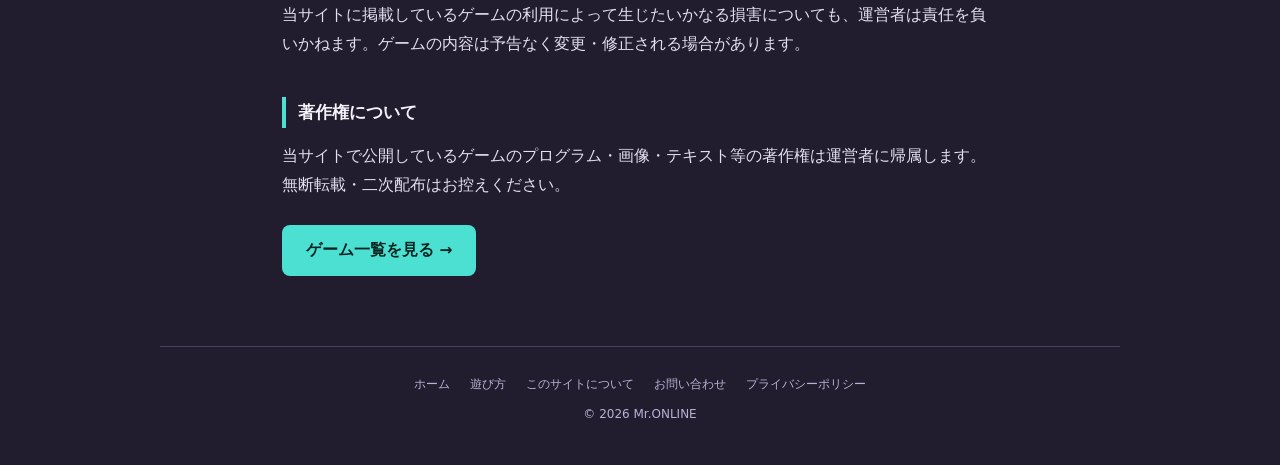
==== commit 856a8afb: "aboutファイルを編集" ====
--- a/about.html
+++ b/about.html
@@ -53,7 +53,7 @@
 
   <h2>運営者</h2>
   <p>
-    運営者:<b>TH</b><br>
+    運営者:<b>りる</b><br>
     活動内容:個人でブラウザゲームの企画・制作・公開を行っています。お問い合わせは<a href="contact.html">お問い合わせページ</a>から受け付けています。
   </p>
 
